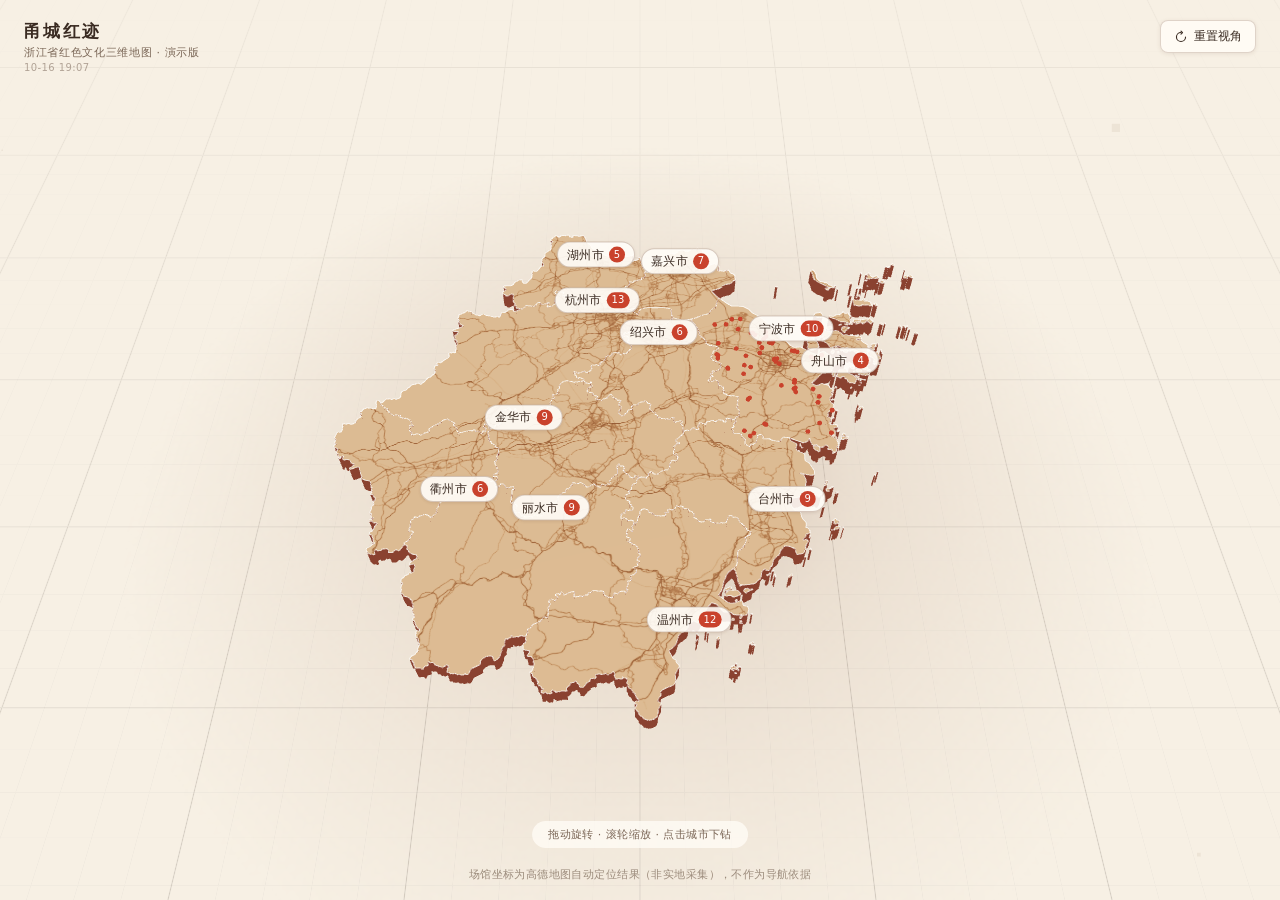
==== map/index.html @ 8aeaabc8 "新增个人站入口页，并把三维地图与个人主页接进去" ====
<!doctype html>
<html lang="zh-CN">
  <head>
    <meta charset="UTF-8" />
    <meta name="viewport" content="width=device-width, initial-scale=1.0, viewport-fit=cover" />
    <meta name="theme-color" content="#f7f0e4" />
    <!-- 内联 SVG 图标：一个红色点位，避免额外请求，也避免 404 -->
    <link
      rel="icon"
      href="data:image/svg+xml,%3Csvg xmlns='http://www.w3.org/2000/svg' viewBox='0 0 32 32'%3E%3Ccircle cx='16' cy='16' r='9' fill='%23e8343f'/%3E%3Ccircle cx='16' cy='16' r='14' fill='none' stroke='%23e8343f' stroke-opacity='.35' stroke-width='2'/%3E%3C/svg%3E"
    />
    <meta
      name="description"
      content="甬城红迹第二版 · 宁波红色文化三维悬浮沙盘地图（演示版）"
    />
    <title>甬城红迹 · 宁波红色文化三维地图</title>
    <script type="module" crossorigin src="./assets/index-DC4cAHMA.js"></script>
    <link rel="stylesheet" crossorigin href="./assets/index-BkWgAhLi.css">
  </head>
  <body>
    <div id="root"></div>
    <noscript>本页面需要启用 JavaScript 才能显示三维地图。</noscript>
  </body>
</html>
---- map/assets/index-BkWgAhLi.css ----
:root{--paper: #f7f0e4;--paper-warm: #f3e9da;--ink: #3a2b22;--ink-soft: #7a6656;--ink-faint: #a89684;--panel-bg: rgba(255, 252, 246, .93);--panel-border: rgba(122, 84, 58, .24);--panel-divider: rgba(122, 84, 58, .14);--accent-red: #c9422c;--accent-amber: #d9873f;--danger-ink: #8f3520;--label-bg: rgba(255, 253, 249, .9);--label-border: rgba(122, 84, 58, .3);--brand-font: "PingFang SC", "Microsoft YaHei", "Hiragino Sans GB", system-ui, sans-serif}*{box-sizing:border-box}html,body,#root{height:100%;margin:0;padding:0}body{background:var(--paper);font-family:var(--brand-font);-webkit-font-smoothing:antialiased;overscroll-behavior:none}.fm-root{position:fixed;top:0;right:0;bottom:0;left:0;overflow:hidden;color:var(--ink);background:radial-gradient(ellipse 66% 50% at 50% 64%,rgba(206,160,118,.3),transparent 72%),radial-gradient(ellipse 130% 110% at 50% 42%,var(--paper) 0%,var(--paper-warm) 72%)}.fm-canvas{position:absolute!important;top:0;right:0;bottom:0;left:0;touch-action:none;outline:none}.fm-label-shift{display:inline-block}.fm-label{display:inline-flex;align-items:center;gap:5px;padding:3px 9px;border-radius:999px;border:1px solid var(--label-border);background:var(--label-bg);color:var(--ink);font-family:inherit;font-size:12px;line-height:1.5;letter-spacing:.02em;white-space:nowrap;cursor:pointer;box-shadow:0 1px 3px #5a3c281f;transition:border-color .2s ease,background-color .2s ease,opacity .2s ease,transform .2s ease}@keyframes fm-label-in{0%{opacity:0}}.fm-label{animation:fm-label-in .62s ease-out}.fm-label:hover,.fm-label.is-hovered{border-color:var(--accent-red);background:#fffdf9;transform:translateY(-1px)}.fm-label.is-selected{border-color:var(--accent-red);background:#fffdf9;color:var(--danger-ink);box-shadow:0 0 0 2px #c9422c2e}.fm-label.is-dimmed{opacity:.5}.fm-label__count{padding:0 5px;border-radius:999px;background:var(--accent-red);color:#fff;font-size:10px;line-height:16px;font-variant-numeric:tabular-nums}.fm-venue-tag{display:inline-block;padding:3px 10px;border-radius:6px;border:1px solid rgba(201,66,44,.55);background:#fffbf6f2;color:var(--danger-ink);font-size:12px;font-weight:500;line-height:1.5;white-space:nowrap;pointer-events:none;box-shadow:0 2px 6px #78462d2e}.fm-venue-tag.is-selected{border-color:var(--accent-red);background:#fff}.fm-hud{position:absolute;top:0;right:0;bottom:0;left:0;z-index:35;pointer-events:none}.fm-hud__brand{position:absolute;top:20px;left:24px;display:flex;flex-direction:column;gap:2px}.fm-hud__title{font-size:17px;font-weight:600;letter-spacing:.14em;color:var(--ink)}.fm-hud__subtitle{font-size:11px;letter-spacing:.06em;color:var(--ink-soft)}.fm-hud__actions{position:absolute;top:20px;right:24px;display:flex;flex-direction:row;flex-wrap:wrap;justify-content:flex-end;gap:8px;max-width:calc(100% - 48px);pointer-events:auto}.fm-btn{display:inline-flex;align-items:center;gap:6px;padding:7px 13px;border-radius:8px;border:1px solid var(--panel-border);background:var(--panel-bg);color:var(--ink);font-family:inherit;font-size:12px;cursor:pointer;box-shadow:0 1px 4px #5a3c281a;transition:border-color .18s ease,background-color .18s ease,transform .18s ease}.fm-btn:hover:not(:disabled){border-color:var(--accent-red);background:#fffdf9;transform:translateY(-1px)}.fm-btn:disabled{opacity:.5;cursor:default}.fm-hud__stamp{font-size:10px;letter-spacing:.04em;font-variant-numeric:tabular-nums;color:#7864558c}.fm-hud__focus{position:absolute;top:22px;left:50%;transform:translate(-50%);display:flex;align-items:baseline;gap:10px;padding:8px 18px;border-radius:999px;border:1px solid var(--panel-border);background:var(--panel-bg);box-shadow:0 2px 8px #5a3c281f}.fm-hud__focus-name{font-size:15px;font-weight:600;letter-spacing:.06em;color:var(--danger-ink)}.fm-hud__focus-count{font-size:11px;color:var(--ink-soft)}.fm-hud__hint{position:absolute;bottom:52px;left:50%;transform:translate(-50%);padding:6px 16px;border-radius:999px;background:#fffcf6cc;color:var(--ink-soft);font-size:11px;letter-spacing:.04em;white-space:nowrap;opacity:0;transition:opacity .6s ease}.fm-hud__hint.is-visible{opacity:1}.fm-hud__hint-mobile{display:none}.fm-hud__disclaimer{position:absolute;bottom:18px;left:50%;transform:translate(-50%);margin:0;color:#7a6656b8;font-size:10.5px;letter-spacing:.04em;white-space:nowrap}.fm-panel{position:absolute;top:76px;right:24px;width:384px;max-height:calc(100% - 132px);display:flex;flex-direction:column;z-index:40;border-radius:14px;border:1px solid var(--panel-border);background:var(--panel-bg);box-shadow:0 6px 24px #5a3c2829;-webkit-backdrop-filter:blur(10px);backdrop-filter:blur(10px);opacity:0;visibility:hidden;transform:translate(20px);pointer-events:none;transition:opacity .26s ease,transform .3s cubic-bezier(.22,.61,.36,1),visibility 0s linear .3s}.fm-panel.is-open{opacity:1;visibility:visible;transform:translate(0);pointer-events:auto;transition-delay:0s}.fm-panel__head{display:flex;align-items:flex-start;justify-content:space-between;gap:12px;padding:16px 16px 12px;border-bottom:1px solid var(--panel-divider)}.fm-panel__heading{display:flex;flex-direction:column;gap:4px;min-width:0}.fm-panel__district{font-size:11px;letter-spacing:.1em;color:var(--accent-red)}.fm-panel__title{margin:0;font-size:16px;font-weight:600;line-height:1.4;color:var(--ink)}.fm-panel__close{flex:none;display:inline-flex;align-items:center;justify-content:center;width:30px;height:30px;border-radius:8px;border:1px solid var(--panel-border);background:transparent;color:var(--ink-soft);cursor:pointer;transition:color .16s ease,border-color .16s ease}.fm-panel__close:hover{color:var(--danger-ink);border-color:var(--accent-red)}.fm-panel__body{padding:14px 16px;overflow-y:auto}.fm-panel__thumb{display:flex;align-items:center;justify-content:center;width:100%;height:88px;margin-bottom:14px;border-radius:10px;border:1px solid rgba(122,84,58,.18);background:linear-gradient(135deg,#d8873f2e,#c9422c24),#fbf6ee;color:#8f35208c;font-size:34px;font-weight:600;letter-spacing:.1em}.fm-panel__facts{margin:0 0 12px;display:flex;flex-direction:column;gap:8px}.fm-panel__facts>div{display:flex;gap:10px}.fm-panel__facts dt{flex:none;width:34px;color:var(--ink-soft);font-size:11.5px;line-height:1.7}.fm-panel__facts dd{margin:0;font-size:12.5px;line-height:1.7;color:var(--ink)}.fm-panel__desc{margin:0 0 12px;font-size:12.5px;line-height:1.85;color:#58473c;white-space:pre-line}.fm-panel__tags{display:flex;flex-wrap:wrap;gap:6px;margin:0 0 12px;padding:0;list-style:none}.fm-panel__tags li{padding:2px 8px;border-radius:999px;border:1px solid rgba(122,84,58,.24);color:var(--ink-soft);font-size:11px}.fm-panel__badges{display:flex;flex-wrap:wrap;gap:6px}.fm-badge{padding:3px 9px;border-radius:6px;border:1px solid rgba(122,102,86,.28);color:var(--ink-soft);font-size:11px}.fm-badge.is-warn{border-color:#c9422c73;background:#c9422c1a;color:var(--danger-ink)}.fm-panel__siblings{flex-shrink:0;max-height:128px;overflow-y:auto;padding:12px 16px;border-bottom:1px dashed var(--panel-border)}.fm-panel__siblings-title{display:flex;align-items:center;gap:6px;margin:0 0 8px;font-size:11px;font-weight:500;letter-spacing:.04em;color:var(--ink-soft)}.fm-panel__siblings-count{padding:0 6px;border-radius:999px;background:#96827029;font-size:10px;line-height:15px;font-variant-numeric:tabular-nums}.fm-panel__siblings ul{display:flex;flex-wrap:wrap;gap:6px;margin:0;padding:0;list-style:none}.fm-panel__siblings button{padding:4px 9px;border-radius:999px;border:1px solid var(--panel-border);background:transparent;color:var(--ink);font-family:inherit;font-size:11px;line-height:1.5;cursor:pointer;transition:border-color .16s ease,background .16s ease}.fm-panel__siblings button:hover{border-color:var(--accent-red);background:#fffdf9}.fm-panel__siblings button.is-current{border-color:var(--accent-red);background:#fffdf9;color:var(--danger-ink)}.fm-panel__foot{padding:12px 16px 14px;border-top:1px solid var(--panel-divider)}.fm-minimap{margin-bottom:10px}.fm-minimap__head{display:flex;align-items:center;justify-content:space-between;gap:8px;margin-bottom:6px}.fm-minimap__title{color:#7a6656e6;font-size:11px;letter-spacing:.04em}.fm-minimap__actions{display:flex;gap:6px}.fm-minimap__actions.is-below{margin-top:7px}.fm-minimap__actions button{padding:3px 10px;border-radius:999px;border:1px solid rgba(201,66,44,.35);background:transparent;color:var(--danger-ink);font-size:11px;font-family:inherit;cursor:pointer;transition:background-color .16s ease,opacity .16s ease}.fm-minimap__actions button:hover:not(:disabled){background:#c9422c1f}.fm-minimap__actions button:disabled{opacity:.45;cursor:default}.fm-minimap__actions button[aria-pressed=true]{background:#c9422c2e;font-weight:600}.fm-minimap__stage{position:relative;height:200px;border-radius:9px;overflow:hidden;border:1px solid var(--panel-divider);background:#f7f0e499}.fm-minimap__canvas{width:100%;height:100%}.fm-minimap__placeholder{position:absolute;top:0;right:0;bottom:0;left:0;display:flex;align-items:center;justify-content:center;margin:0;color:#7a6656bf;font-size:11.5px}.fm-minimap__route{margin:7px 0 0;color:var(--danger-ink);font-size:11.5px;font-weight:500;line-height:1.5}.fm-minimap__route.is-error{color:#7a6656d9;font-weight:400}.fm-minimap__note{margin:7px 0 0;color:#7a6656d1;font-size:10.5px;line-height:1.55}.fm-panel__nav{display:block;padding:10px 14px;border-radius:9px;border:1px solid rgba(201,66,44,.4);background:#c9422c1f;color:var(--danger-ink);font-size:12.5px;font-weight:500;text-align:center;text-decoration:none;transition:background-color .18s ease}.fm-panel__nav:hover{background:#c9422c33}.fm-panel__hint{margin:8px 0 0;color:#7a6656d1;font-size:10.5px;line-height:1.6}.fm-sr-only{position:absolute;width:1px;height:1px;padding:0;margin:-1px;overflow:hidden;clip:rect(0 0 0 0);white-space:nowrap;border:0}:focus-visible{outline:2px solid var(--accent-red);outline-offset:2px}.fm-fallback__notice{position:absolute;top:96px;left:50%;transform:translate(-50%);width:min(560px,calc(100% - 48px));padding:20px 24px;border-radius:12px;border:1px solid rgba(201,66,44,.4);background:#fffbf5f0;box-shadow:0 4px 16px #5a3c2824}.fm-fallback__notice h1{margin:0 0 10px;font-size:16px;color:var(--danger-ink)}.fm-fallback__notice p{margin:0 0 8px;font-size:13px;line-height:1.75;color:var(--ink-soft)}.fm-fallback__tip{color:var(--ink-faint)!important;font-size:12px!important}.fm-fallback{position:absolute;top:0;right:0;bottom:0;left:0;padding:220px 32px 40px;overflow-y:auto;pointer-events:auto}.fm-fallback h2{margin:0 0 20px;font-size:17px}.fm-fallback__section{margin-bottom:22px}.fm-fallback__section h3{display:flex;align-items:baseline;gap:10px;margin:0 0 8px;font-size:14px}.fm-fallback__count{color:var(--ink-soft);font-size:11px;font-weight:400}.fm-fallback__section ul{margin:0;padding:0;list-style:none}.fm-fallback__section li{display:flex;flex-direction:column;gap:3px;padding:10px 12px;margin-bottom:6px;border-radius:9px;border:1px solid rgba(122,84,58,.18);background:#fffcf6cc}.fm-fallback__address{color:var(--ink-soft);font-size:12px}.fm-fallback__status{color:var(--danger-ink);font-size:11px}@media (max-width: 820px){.fm-hud__brand{top:14px;left:16px}.fm-hud__title{font-size:15px}.fm-hud__subtitle{display:none}.fm-hud__actions{top:14px;right:16px}.fm-btn{min-height:44px;padding:10px 11px;font-size:11.5px}.fm-hud__focus{top:68px}.fm-hud__hint-desktop{display:none}.fm-hud__hint-mobile{display:inline}.fm-panel{top:auto;left:0;right:0;bottom:0;width:100%;max-height:65vh;border-radius:16px 16px 0 0;transform:translateY(24px)}.fm-panel.is-open{transform:translateY(0)}.fm-fallback{padding:180px 16px 32px}}@media (prefers-reduced-motion: reduce){.fm-panel,.fm-hud__hint,.fm-label,.fm-btn{transition-duration:1ms!important}.fm-label{animation:none!important}}
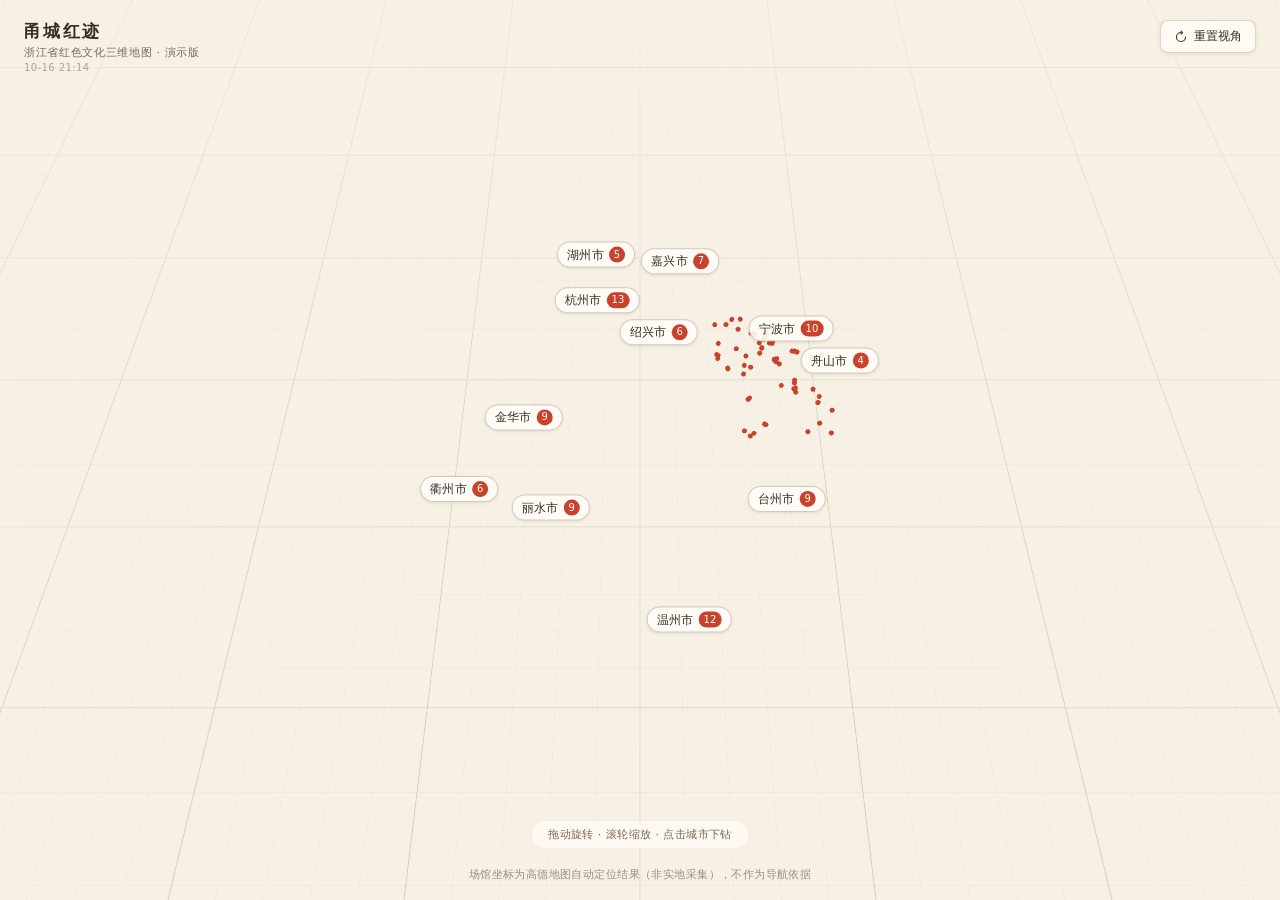
==== commit e4a0ff4f: "底图改用 WebP 无损编码：整站 6.8MB → 3.9MB，渲染逐像素无差异" ====
--- a/map/index.html
+++ b/map/index.html
@@ -14,7 +14,7 @@
       content="甬城红迹第二版 · 宁波红色文化三维悬浮沙盘地图（演示版）"
     />
     <title>甬城红迹 · 宁波红色文化三维地图</title>
-    <script type="module" crossorigin src="./assets/index-DC4cAHMA.js"></script>
+    <script type="module" crossorigin src="./assets/index-EKkNS_OU.js"></script>
     <link rel="stylesheet" crossorigin href="./assets/index-BkWgAhLi.css">
   </head>
   <body>
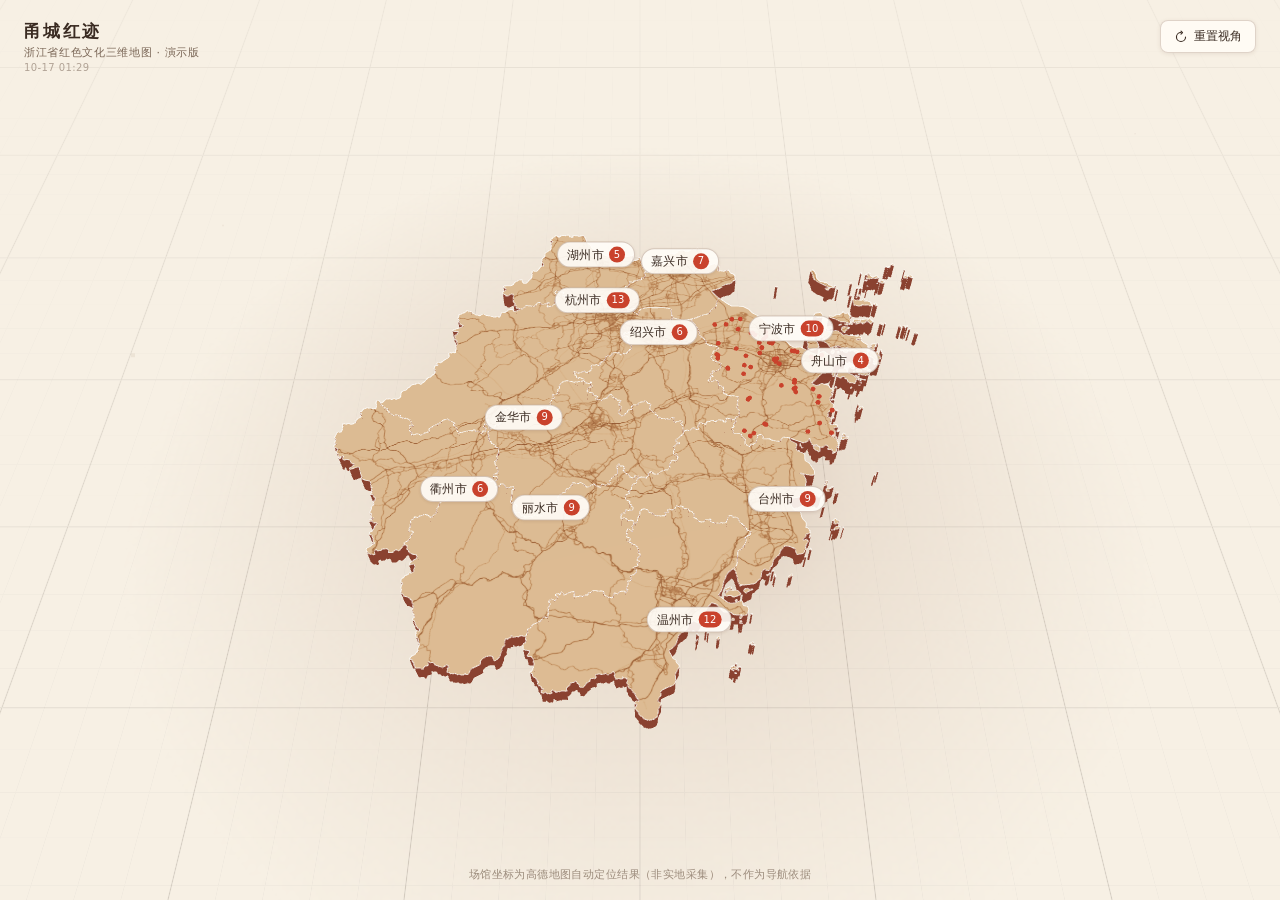
==== commit 6541ecd0: "修复：底图未加载时不再让整个地图消失 MapPlane 原先用 drei 的 useTexture，会在纹理就绪前挂起整个组件 —— 网络不稳导致底图没下完时，地图板连几何带色块全都不画，整块地图空白" ====
--- a/map/index.html
+++ b/map/index.html
@@ -14,7 +14,7 @@
       content="甬城红迹第二版 · 宁波红色文化三维悬浮沙盘地图（演示版）"
     />
     <title>甬城红迹 · 宁波红色文化三维地图</title>
-    <script type="module" crossorigin src="./assets/index-EKkNS_OU.js"></script>
+    <script type="module" crossorigin src="./assets/index-DIArs5C_.js"></script>
     <link rel="stylesheet" crossorigin href="./assets/index-BkWgAhLi.css">
   </head>
   <body>
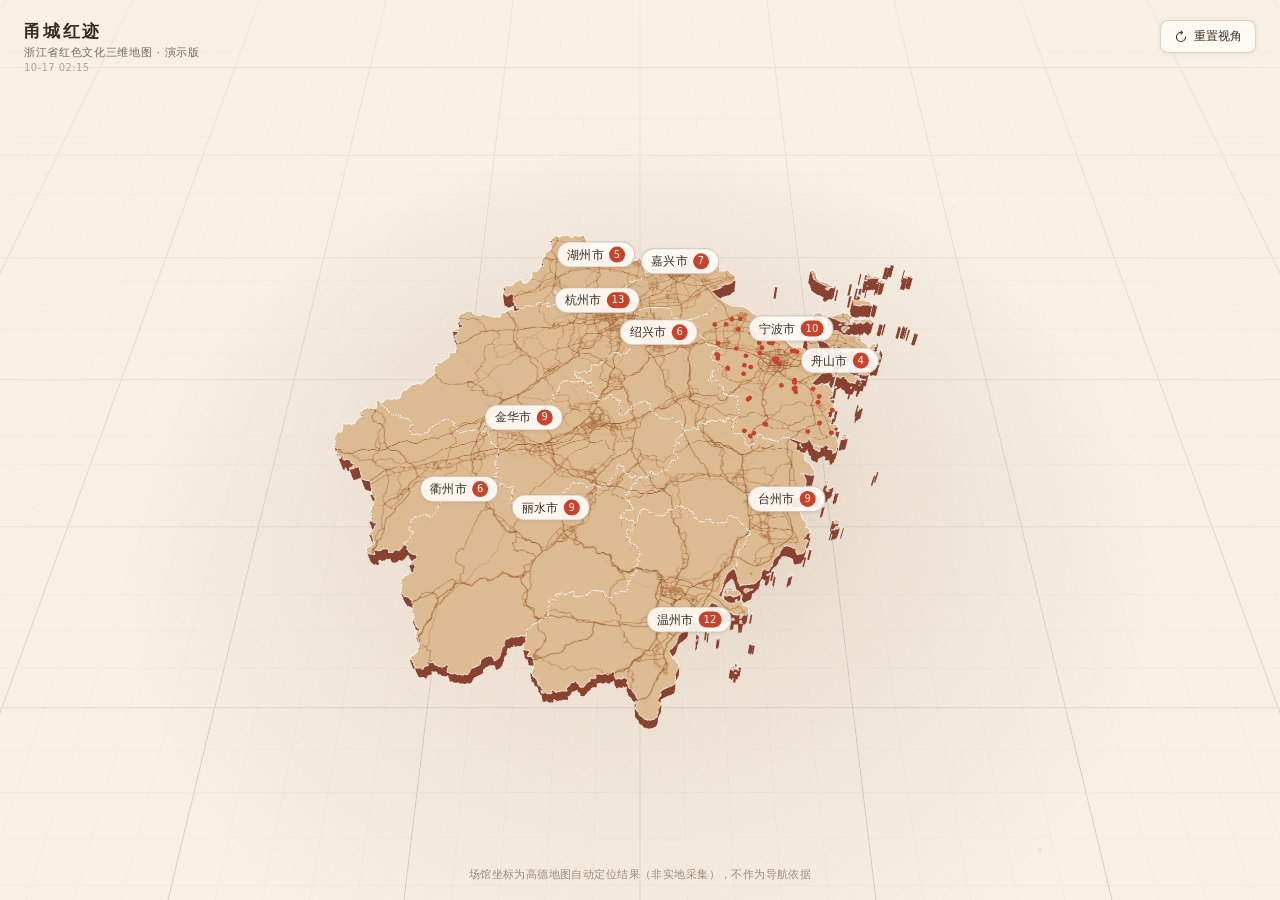
==== commit 9f7a1f98: "接入详情面板的高德小地图（为新站点单独申请的 JSAPI key） 本地实测：小地图正常、驾车路线可用（66.3 公里 / 约 62 分钟，driving 接口 200）。" ====
--- a/map/index.html
+++ b/map/index.html
@@ -14,7 +14,7 @@
       content="甬城红迹第二版 · 宁波红色文化三维悬浮沙盘地图（演示版）"
     />
     <title>甬城红迹 · 宁波红色文化三维地图</title>
-    <script type="module" crossorigin src="./assets/index-DIArs5C_.js"></script>
+    <script type="module" crossorigin src="./assets/index-DWo1NW6K.js"></script>
     <link rel="stylesheet" crossorigin href="./assets/index-BkWgAhLi.css">
   </head>
   <body>
